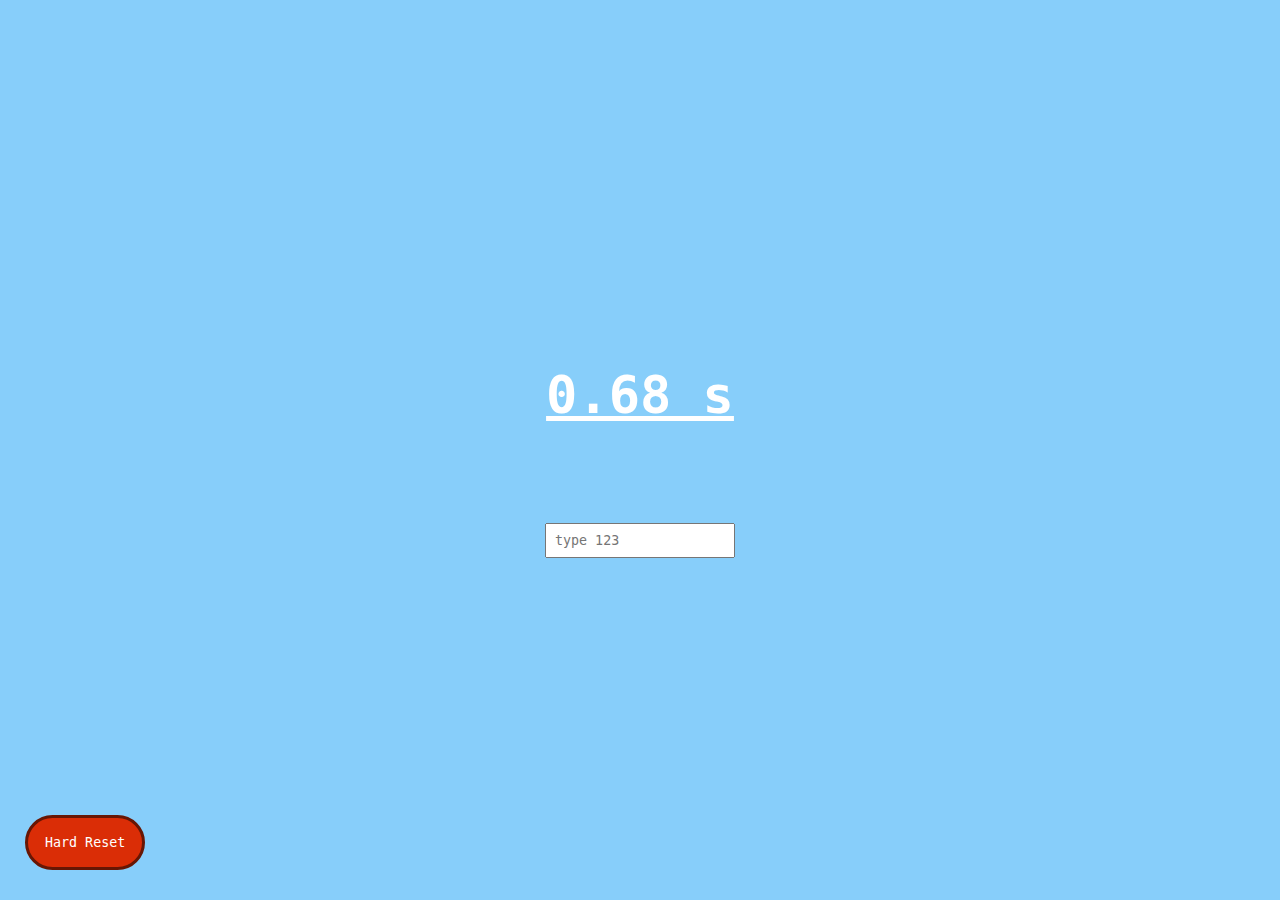
==== index.html @ ddc05df2 "Add files via upload" ====
<html>
  <body onload="Get()">
        <div>
            <font color="FFFFFF" font="monospace">
                <p id="highscore" type="number"></p>
                <p id="averagehighscore" type="number"></p>
                <p id="reversehighscore" type="number"></p>
                <br>
                <u><h1><p id="counter" type="number">0 s</p></h1>
            </font>
            <br />
            <style>
                body {
                font-family: monospace}
                .clickable {
                cursor: pointer;
                }
            </style>
            <br>
            <button type="button" id="restart">Restart?</button>
            <br>
            <input type="text" placeholder="type 123" id="input" />
         </div>
    </body>
    <div>
        <button type="button" id="hardreset">Hard Reset</button>
    </div>
    <link rel="stylesheet" type="text/css" href="css.css" />
    <script type="text/javascript" src="save.js"></script>
    <script type="text/javascript" src="main.js"></script>
</html>
---- css.css ----
* {
    margin: 0;
    padding: 0;
    box-sizing: border-box;
}

body {
    min-height: 100vh;
    display: flex;
    justify-content: center;
    align-items: center;
    background-color: lightskyblue;
    font-size: xx-large;
}
div {
    text-align: center;
}
div input[type=text] {
    margin: 8px 0;
    padding: 8px;
    font-family: monospace;
}

div button[id=restart] {
    margin: 20px 0;
    padding: 17px;
    font-family: monospace;
    background-color: rgb(107, 162, 196);
    border:3px solid rgb(84, 122, 146);
    border-radius: 100px;
    color: white;
    cursor: pointer;
}
#highscore {
    opacity: 50%;
}

#reversehighscore {
    opacity: 50%;
}

#averagehighscore {
    opacity: 50%;
}

#hardreset {    
    position: absolute;
    bottom: 10;
    left: 25;
    margin: 20px 0;
    padding: 17px;
    font-family: monospace;
    background-color: rgb(218, 45, 6);
    border:3px solid rgb(103, 22, 4);
    border-radius: 100px;
    cursor: pointer;
    color: white;
}
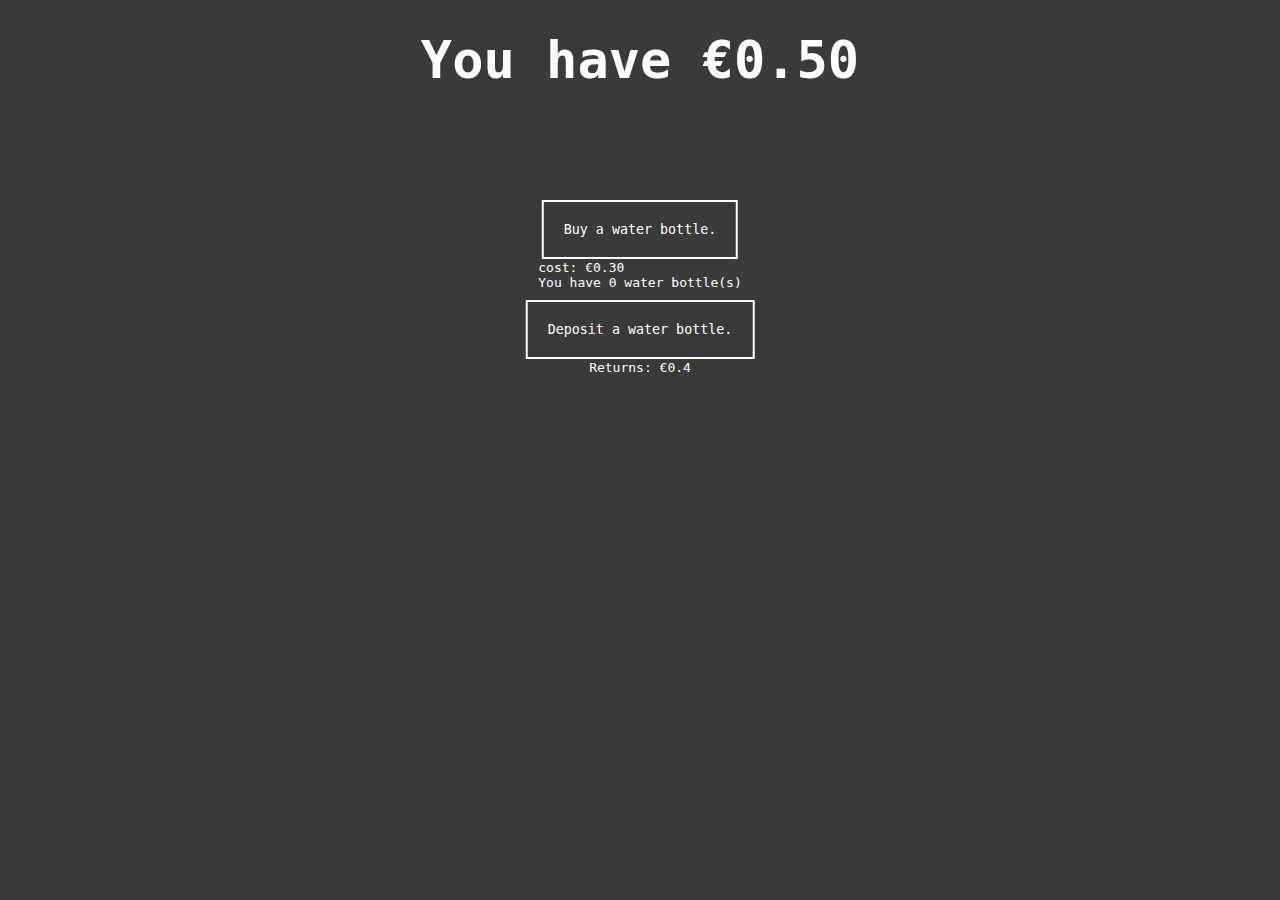
==== commit edf9f4b9: "Add files via upload" ====
--- a/index.html
+++ b/index.html
@@ -1,31 +1,20 @@
 <html>
-  <body onload="Get()">
+    <body>
+        <div id="MoneyLabel">
+            <pre><h1>You have</h1><h1> </h1><h1 id="Money"></h1></pre>
+        </div>
         <div>
-            <font color="FFFFFF" font="monospace">
-                <p id="highscore" type="number"></p>
-                <p id="averagehighscore" type="number"></p>
-                <p id="reversehighscore" type="number"></p>
-                <br>
-                <u><h1><p id="counter" type="number">0 s</p></h1>
-            </font>
-            <br />
-            <style>
-                body {
-                font-family: monospace}
-                .clickable {
-                cursor: pointer;
-                }
-            </style>
-            <br>
-            <button type="button" id="restart">Restart?</button>
-            <br>
-            <input type="text" placeholder="type 123" id="input" />
-         </div>
+            <button id="buywater">Buy a water bottle.</button>
+            <div id="buywaterelse">
+                <p>cost: €0.30</p>
+                <p id="wateramount">You have  water bottle(s)</p>
+            </div>
+            <button id="sellwater">Deposit a water bottle.</button>
+                <p id="returnwater">Returns: </p>
+        </div>
     </body>
-    <div>
-        <button type="button" id="hardreset">Hard Reset</button>
-    </div>
+    <script type="text/javascript" src="break_eternity.js"></script>
+    <script type="text/javascript" src="numberformatting.js"></script>
     <link rel="stylesheet" type="text/css" href="css.css" />
-    <script type="text/javascript" src="save.js"></script>
     <script type="text/javascript" src="main.js"></script>
-</html>+</html> --- a/css.css
+++ b/css.css
@@ -2,57 +2,71 @@
     margin: 0;
     padding: 0;
     box-sizing: border-box;
+    font-family: monospace;
 }
+
 
 body {
     min-height: 100vh;
     display: flex;
+    background-color: rgb(58, 58, 58);
+    font-size: xx-large;
     justify-content: center;
-    align-items: center;
-    background-color: lightskyblue;
-    font-size: xx-large;
-}
-div {
-    text-align: center;
-}
-div input[type=text] {
-    margin: 8px 0;
-    padding: 8px;
-    font-family: monospace;
 }
 
-div button[id=restart] {
-    margin: 20px 0;
-    padding: 17px;
+
+div[id="MoneyLabel"] {
+    display: flex;
+    color: white;
     font-family: monospace;
-    background-color: rgb(107, 162, 196);
-    border:3px solid rgb(84, 122, 146);
-    border-radius: 100px;
-    color: white;
-    cursor: pointer;
-}
-#highscore {
-    opacity: 50%;
+    justify-content: center;
+    margin-top: 30px;
 }
 
-#reversehighscore {
-    opacity: 50%;
+pre {
+    display: flex;
 }
 
-#averagehighscore {
-    opacity: 50%;
+button[id="buywater"] {
+    cursor: pointer;
+    position: absolute;
+    left: 50%;
+    transform: translate(-50%);
+    margin-top: 200px;
+    padding: 20px;
+    background-color: transparent;
+    color: white;
+    border: 2px solid white;
 }
 
-#hardreset {    
+#buywaterelse {
     position: absolute;
-    bottom: 10;
-    left: 25;
-    margin: 20px 0;
-    padding: 17px;
-    font-family: monospace;
-    background-color: rgb(218, 45, 6);
-    border:3px solid rgb(103, 22, 4);
-    border-radius: 100px;
+    left: 50%;
+    transform: translate(-50%);
+    margin-top: 240px;
+    color: white;
+    font-size: medium;
+    padding: 20px
+}
+
+button[id="sellwater"] {
     cursor: pointer;
+    position: absolute;
+    left: 50%;
+    transform: translate(-50%);
+    margin-top: 300px;
+    padding: 20px;
+    background-color: transparent;
     color: white;
+    border: 2px solid white;
 }
+
+#returnwater {
+    position: absolute;
+    left: 50%;
+    transform: translate(-50%);
+    margin-top: 340px;
+    color: white;
+    font-size: medium;
+    padding: 20px;
+}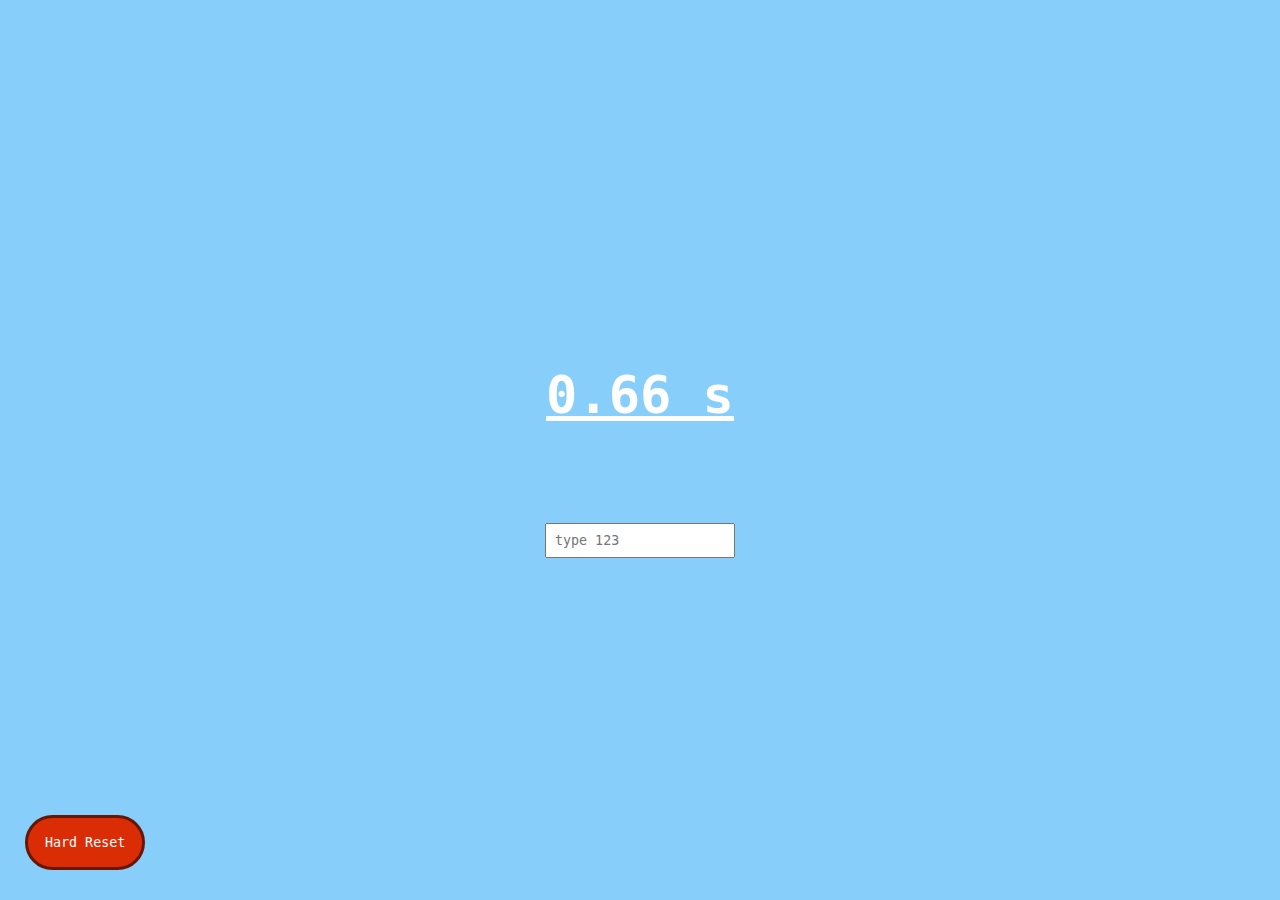
==== commit fb8453b6: "Add files via upload" ====
--- a/index.html
+++ b/index.html
@@ -1,20 +1,31 @@
 <html>
-    <body>
-        <div id="MoneyLabel">
-            <pre><h1>You have</h1><h1> </h1><h1 id="Money"></h1></pre>
-        </div>
+  <body onload="Get()">
         <div>
-            <button id="buywater">Buy a water bottle.</button>
-            <div id="buywaterelse">
-                <p>cost: €0.30</p>
-                <p id="wateramount">You have  water bottle(s)</p>
-            </div>
-            <button id="sellwater">Deposit a water bottle.</button>
-                <p id="returnwater">Returns: </p>
-        </div>
+            <font color="FFFFFF" font="monospace">
+                <p id="highscore" type="number"></p>
+                <p id="averagehighscore" type="number"></p>
+                <p id="reversehighscore" type="number"></p>
+                <br>
+                <u><h1><p id="counter" type="number">0 s</p></h1>
+            </font>
+            <br />
+            <style>
+                body {
+                font-family: monospace}
+                .clickable {
+                cursor: pointer;
+                }
+            </style>
+            <br>
+            <button type="button" id="restart">Restart?</button>
+            <br>
+            <input type="text" placeholder="type 123" id="input" />
+         </div>
     </body>
-    <script type="text/javascript" src="break_eternity.js"></script>
-    <script type="text/javascript" src="numberformatting.js"></script>
+    <div>
+        <button type="button" id="hardreset">Hard Reset</button>
+    </div>
     <link rel="stylesheet" type="text/css" href="css.css" />
+    <script type="text/javascript" src="save.js"></script>
     <script type="text/javascript" src="main.js"></script>
-</html> +</html>--- a/css.css
+++ b/css.css
@@ -2,71 +2,59 @@
     margin: 0;
     padding: 0;
     box-sizing: border-box;
-    font-family: monospace;
 }
-
 
 body {
     min-height: 100vh;
     display: flex;
-    background-color: rgb(58, 58, 58);
+    justify-content: center;
+    align-items: center;
+    background-color: lightskyblue;
     font-size: xx-large;
-    justify-content: center;
 }
 
-
-div[id="MoneyLabel"] {
-    display: flex;
-    color: white;
-    font-family: monospace;
-    justify-content: center;
-    margin-top: 30px;
+div {
+    text-align: center;
 }
 
-pre {
-    display: flex;
+div input[type=text] {
+    margin: 8px 0;
+    padding: 8px;
+    font-family: monospace;
 }
 
-button[id="buywater"] {
+div button[id=restart] {
+    margin: 20px 0;
+    padding: 17px;
+    font-family: monospace;
+    background-color: rgb(107, 162, 196);
+    border:3px solid rgb(84, 122, 146);
+    border-radius: 100px;
+    color: white;
     cursor: pointer;
-    position: absolute;
-    left: 50%;
-    transform: translate(-50%);
-    margin-top: 200px;
-    padding: 20px;
-    background-color: transparent;
-    color: white;
-    border: 2px solid white;
+}
+#highscore {
+    opacity: 50%;
 }
 
-#buywaterelse {
-    position: absolute;
-    left: 50%;
-    transform: translate(-50%);
-    margin-top: 240px;
-    color: white;
-    font-size: medium;
-    padding: 20px
+#reversehighscore {
+    opacity: 50%;
 }
 
-button[id="sellwater"] {
-    cursor: pointer;
-    position: absolute;
-    left: 50%;
-    transform: translate(-50%);
-    margin-top: 300px;
-    padding: 20px;
-    background-color: transparent;
-    color: white;
-    border: 2px solid white;
+#averagehighscore {
+    opacity: 50%;
 }
 
-#returnwater {
+#hardreset {    
     position: absolute;
-    left: 50%;
-    transform: translate(-50%);
-    margin-top: 340px;
+    bottom: 10;
+    left: 25;
+    margin: 20px 0;
+    padding: 17px;
+    font-family: monospace;
+    background-color: rgb(218, 45, 6);
+    border:3px solid rgb(103, 22, 4);
+    border-radius: 100px;
+    cursor: pointer;
     color: white;
-    font-size: medium;
-    padding: 20px;
-}+}
